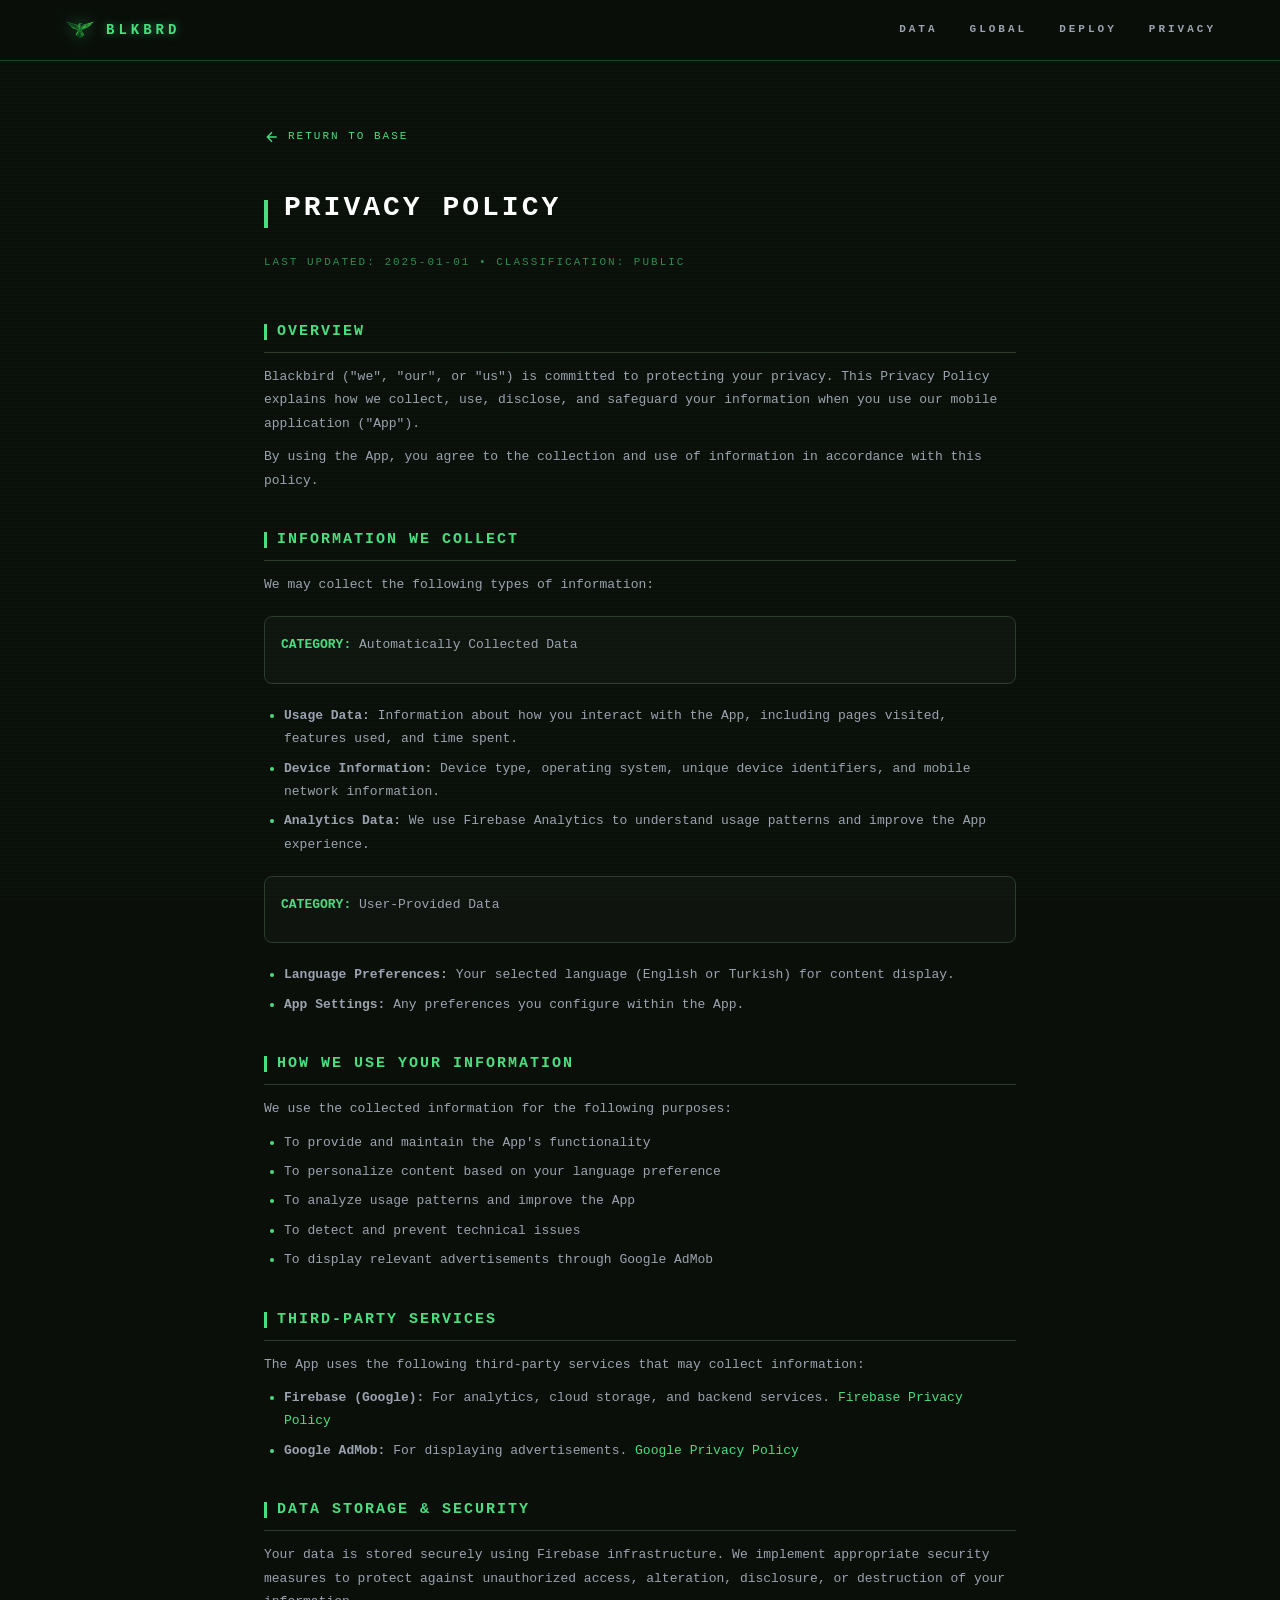
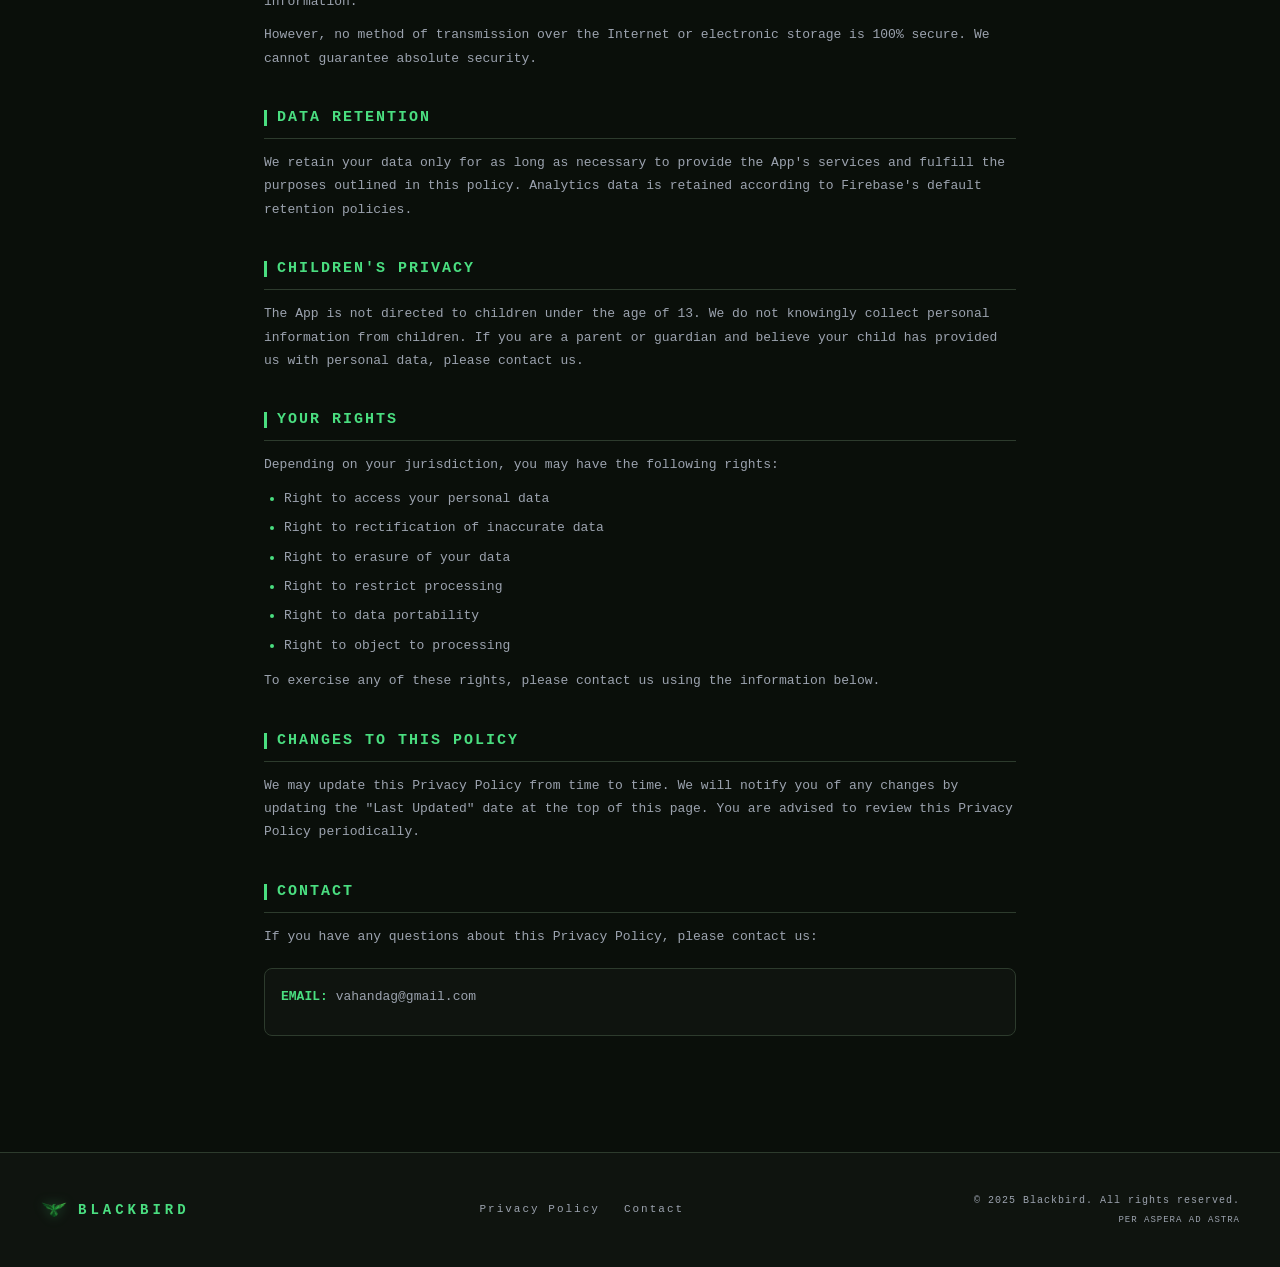
==== privacy.html @ efd3fdfb "initial commit" ====
<!DOCTYPE html>
<html lang="en">
<head>
  <meta charset="UTF-8">
  <meta name="viewport" content="width=device-width, initial-scale=1.0">
  <meta name="description" content="Blackbird Privacy Policy">
  <meta name="theme-color" content="#0A0F0A">
  <title>Privacy Policy | BLACKBIRD</title>
  <link rel="icon" type="image/png" href="img/logo.png">
  <link rel="stylesheet" href="css/style.css">
  <style>
    .privacy-page {
      padding-top: 80px;
      min-height: 100vh;
    }
    .privacy-container {
      max-width: 800px;
      margin: 0 auto;
      padding: 40px 24px 80px;
    }
    .privacy-header {
      margin-bottom: 48px;
    }
    .privacy-header h1 {
      font-size: 28px;
      letter-spacing: 3px;
      color: #fff;
      margin-bottom: 12px;
    }
    .privacy-meta {
      font-size: 11px;
      letter-spacing: 2px;
      color: rgba(74, 222, 128, 0.6);
    }
    .privacy-section {
      margin-bottom: 36px;
    }
    .privacy-section h2 {
      font-size: 15px;
      letter-spacing: 2px;
      color: var(--green);
      margin-bottom: 12px;
      padding-bottom: 8px;
      border-bottom: 1px solid var(--border);
      display: flex;
      align-items: center;
      gap: 10px;
    }
    .privacy-section h2::before {
      content: '';
      display: inline-block;
      width: 3px;
      height: 16px;
      background: var(--green);
      flex-shrink: 0;
    }
    .privacy-section p,
    .privacy-section li {
      font-size: 13px;
      color: var(--text-dim);
      line-height: 1.8;
      margin-bottom: 10px;
    }
    .privacy-section ul {
      padding-left: 20px;
      margin-bottom: 12px;
    }
    .privacy-section li {
      margin-bottom: 6px;
    }
    .privacy-section li::marker {
      color: var(--green);
    }
    .privacy-back {
      display: inline-flex;
      align-items: center;
      gap: 8px;
      font-size: 11px;
      letter-spacing: 2px;
      color: var(--green);
      margin-bottom: 32px;
      padding: 8px 0;
    }
    .privacy-back:hover { opacity: 0.8; }
    .privacy-back svg {
      width: 16px;
      height: 16px;
    }
    .privacy-terminal {
      background: var(--bg-deep);
      border: 1px solid var(--border);
      border-radius: 8px;
      padding: 16px;
      margin: 20px 0;
      font-size: 12px;
    }
    .privacy-terminal .label {
      color: var(--green);
      font-weight: 600;
    }
    .privacy-terminal .value {
      color: var(--text-dim);
    }
  </style>
</head>
<body>

  <!-- Navbar -->
  <nav class="navbar scrolled">
    <div class="nav-inner">
      <a href="index.html" class="nav-logo">
        <img src="img/logo.png" alt="Blackbird" width="32" height="32">
        <span class="nav-logo-text">BLKBRD</span>
      </a>
      <div class="nav-links">
        <a href="index.html#features">DATA</a>
        <a href="index.html#globe">GLOBAL</a>
        <a href="index.html#download">DEPLOY</a>
        <a href="privacy.html">PRIVACY</a>
      </div>
      <button class="nav-menu-btn" id="navMenuBtn" aria-label="Menu">
        <span></span><span></span><span></span>
      </button>
    </div>
    <div class="nav-mobile" id="navMobile">
      <a href="index.html#features">DATA</a>
      <a href="index.html#globe">GLOBAL</a>
      <a href="index.html#download">DEPLOY</a>
      <a href="privacy.html">PRIVACY</a>
    </div>
  </nav>

  <div class="scanlines" style="position:fixed;inset:0;z-index:0;pointer-events:none;"></div>

  <main class="privacy-page">
    <div class="privacy-container">

      <a href="index.html" class="privacy-back">
        <svg viewBox="0 0 24 24" fill="none" stroke="currentColor" stroke-width="2">
          <path d="M19 12H5M12 19l-7-7 7-7"/>
        </svg>
        RETURN TO BASE
      </a>

      <div class="privacy-header">
        <div class="section-header">
          <div class="section-bar"></div>
          <h1>PRIVACY POLICY</h1>
        </div>
        <p class="privacy-meta">LAST UPDATED: 2025-01-01 &bull; CLASSIFICATION: PUBLIC</p>
      </div>

      <div class="privacy-section">
        <h2>OVERVIEW</h2>
        <p>Blackbird ("we", "our", or "us") is committed to protecting your privacy. This Privacy Policy explains how we collect, use, disclose, and safeguard your information when you use our mobile application ("App").</p>
        <p>By using the App, you agree to the collection and use of information in accordance with this policy.</p>
      </div>

      <div class="privacy-section">
        <h2>INFORMATION WE COLLECT</h2>
        <p>We may collect the following types of information:</p>

        <div class="privacy-terminal">
          <p><span class="label">CATEGORY:</span> <span class="value">Automatically Collected Data</span></p>
        </div>

        <ul>
          <li><strong>Usage Data:</strong> Information about how you interact with the App, including pages visited, features used, and time spent.</li>
          <li><strong>Device Information:</strong> Device type, operating system, unique device identifiers, and mobile network information.</li>
          <li><strong>Analytics Data:</strong> We use Firebase Analytics to understand usage patterns and improve the App experience.</li>
        </ul>

        <div class="privacy-terminal">
          <p><span class="label">CATEGORY:</span> <span class="value">User-Provided Data</span></p>
        </div>

        <ul>
          <li><strong>Language Preferences:</strong> Your selected language (English or Turkish) for content display.</li>
          <li><strong>App Settings:</strong> Any preferences you configure within the App.</li>
        </ul>
      </div>

      <div class="privacy-section">
        <h2>HOW WE USE YOUR INFORMATION</h2>
        <p>We use the collected information for the following purposes:</p>
        <ul>
          <li>To provide and maintain the App's functionality</li>
          <li>To personalize content based on your language preference</li>
          <li>To analyze usage patterns and improve the App</li>
          <li>To detect and prevent technical issues</li>
          <li>To display relevant advertisements through Google AdMob</li>
        </ul>
      </div>

      <div class="privacy-section">
        <h2>THIRD-PARTY SERVICES</h2>
        <p>The App uses the following third-party services that may collect information:</p>
        <ul>
          <li><strong>Firebase (Google):</strong> For analytics, cloud storage, and backend services. <a href="https://firebase.google.com/support/privacy" target="_blank" rel="noopener">Firebase Privacy Policy</a></li>
          <li><strong>Google AdMob:</strong> For displaying advertisements. <a href="https://policies.google.com/privacy" target="_blank" rel="noopener">Google Privacy Policy</a></li>
        </ul>
      </div>

      <div class="privacy-section">
        <h2>DATA STORAGE & SECURITY</h2>
        <p>Your data is stored securely using Firebase infrastructure. We implement appropriate security measures to protect against unauthorized access, alteration, disclosure, or destruction of your information.</p>
        <p>However, no method of transmission over the Internet or electronic storage is 100% secure. We cannot guarantee absolute security.</p>
      </div>

      <div class="privacy-section">
        <h2>DATA RETENTION</h2>
        <p>We retain your data only for as long as necessary to provide the App's services and fulfill the purposes outlined in this policy. Analytics data is retained according to Firebase's default retention policies.</p>
      </div>

      <div class="privacy-section">
        <h2>CHILDREN'S PRIVACY</h2>
        <p>The App is not directed to children under the age of 13. We do not knowingly collect personal information from children. If you are a parent or guardian and believe your child has provided us with personal data, please contact us.</p>
      </div>

      <div class="privacy-section">
        <h2>YOUR RIGHTS</h2>
        <p>Depending on your jurisdiction, you may have the following rights:</p>
        <ul>
          <li>Right to access your personal data</li>
          <li>Right to rectification of inaccurate data</li>
          <li>Right to erasure of your data</li>
          <li>Right to restrict processing</li>
          <li>Right to data portability</li>
          <li>Right to object to processing</li>
        </ul>
        <p>To exercise any of these rights, please contact us using the information below.</p>
      </div>

      <div class="privacy-section">
        <h2>CHANGES TO THIS POLICY</h2>
        <p>We may update this Privacy Policy from time to time. We will notify you of any changes by updating the "Last Updated" date at the top of this page. You are advised to review this Privacy Policy periodically.</p>
      </div>

      <div class="privacy-section">
        <h2>CONTACT</h2>
        <p>If you have any questions about this Privacy Policy, please contact us:</p>
        <div class="privacy-terminal">
          <p><span class="label">EMAIL:</span> <span class="value">vahandag@gmail.com</span></p>
        </div>
      </div>

    </div>
  </main>

  <!-- Footer -->
  <footer class="footer">
    <div class="footer-inner">
      <div class="footer-brand">
        <img src="img/logo.png" alt="Blackbird" width="28" height="28">
        <span>BLACKBIRD</span>
      </div>
      <div class="footer-links">
        <a href="privacy.html">Privacy Policy</a>
        <a href="mailto:vahandag@gmail.com">Contact</a>
      </div>
      <div class="footer-copy">
        <p>&copy; 2025 Blackbird. All rights reserved.</p>
        <p class="footer-slogan">PER ASPERA AD ASTRA</p>
      </div>
    </div>
  </footer>

  <script>
    // Mobile menu toggle
    const menuBtn = document.getElementById('navMenuBtn');
    const mobileMenu = document.getElementById('navMobile');
    if (menuBtn && mobileMenu) {
      menuBtn.addEventListener('click', () => {
        menuBtn.classList.toggle('active');
        mobileMenu.classList.toggle('active');
      });
      mobileMenu.querySelectorAll('a').forEach(link => {
        link.addEventListener('click', () => {
          menuBtn.classList.remove('active');
          mobileMenu.classList.remove('active');
        });
      });
    }
  </script>
</body>
</html>
---- css/style.css ----
/* =============== RESET & BASE =============== */
*, *::before, *::after { margin: 0; padding: 0; box-sizing: border-box; }

:root {
  --bg: #0A0F0A;
  --bg-surface: #1A1F1A;
  --bg-deep: #0F140F;
  --green: #4ADE80;
  --green-dim: #2D8A5E;
  --green-dark: #1A3A2A;
  --border: #2D3B2D;
  --text: #E5E7EB;
  --text-dim: #9CA3AF;
  --font-mono: 'Courier New', 'Consolas', 'Monaco', monospace;
}

html {
  scroll-behavior: smooth;
  -webkit-font-smoothing: antialiased;
}

body {
  background: var(--bg);
  color: var(--text);
  font-family: var(--font-mono);
  overflow-x: hidden;
  line-height: 1.6;
}

::selection {
  background: var(--green);
  color: var(--bg);
}

a { color: var(--green); text-decoration: none; transition: opacity 0.2s; }
a:hover { opacity: 0.8; }

/* =============== NAVBAR =============== */
.navbar {
  position: fixed;
  top: 0;
  left: 0;
  right: 0;
  z-index: 1000;
  background: rgba(10, 15, 10, 0.85);
  backdrop-filter: blur(12px);
  border-bottom: 1px solid rgba(74, 222, 128, 0.1);
  transition: background 0.3s, border-color 0.3s;
}

.navbar.scrolled {
  background: rgba(10, 15, 10, 0.95);
  border-bottom-color: rgba(74, 222, 128, 0.25);
}

.nav-inner {
  max-width: 1200px;
  margin: 0 auto;
  padding: 0 24px;
  height: 60px;
  display: flex;
  align-items: center;
  justify-content: space-between;
}

.nav-logo {
  display: flex;
  align-items: center;
  gap: 10px;
}

.nav-logo img { filter: drop-shadow(0 0 8px rgba(74, 222, 128, 0.4)); }

.nav-logo-text {
  font-size: 14px;
  font-weight: 700;
  letter-spacing: 4px;
  color: var(--green);
  text-shadow: 0 0 10px rgba(74, 222, 128, 0.5);
}

.nav-links {
  display: flex;
  gap: 32px;
}

.nav-links a {
  font-size: 11px;
  letter-spacing: 3px;
  color: var(--text-dim);
  font-weight: 600;
  position: relative;
  padding: 4px 0;
}

.nav-links a::after {
  content: '';
  position: absolute;
  bottom: 0;
  left: 0;
  width: 0;
  height: 1px;
  background: var(--green);
  transition: width 0.3s;
}

.nav-links a:hover { color: var(--green); opacity: 1; }
.nav-links a:hover::after { width: 100%; }

.nav-menu-btn {
  display: none;
  flex-direction: column;
  gap: 5px;
  background: none;
  border: none;
  cursor: pointer;
  padding: 4px;
}

.nav-menu-btn span {
  display: block;
  width: 22px;
  height: 2px;
  background: var(--green);
  transition: transform 0.3s, opacity 0.3s;
}

.nav-menu-btn.active span:nth-child(1) { transform: translateY(7px) rotate(45deg); }
.nav-menu-btn.active span:nth-child(2) { opacity: 0; }
.nav-menu-btn.active span:nth-child(3) { transform: translateY(-7px) rotate(-45deg); }

.nav-mobile {
  display: none;
  flex-direction: column;
  padding: 16px 24px 24px;
  gap: 16px;
  border-top: 1px solid var(--border);
}

.nav-mobile.active { display: flex; }

.nav-mobile a {
  font-size: 12px;
  letter-spacing: 3px;
  color: var(--text-dim);
  font-weight: 600;
  padding: 8px 0;
}

/* =============== HERO =============== */
.hero {
  position: relative;
  height: 100vh;
  min-height: 700px;
  display: flex;
  align-items: center;
  justify-content: center;
  overflow: hidden;
}

.matrix-canvas {
  position: absolute;
  inset: 0;
  width: 100%;
  height: 100%;
  z-index: 1;
}

.scanlines {
  position: absolute;
  inset: 0;
  z-index: 2;
  pointer-events: none;
  background: repeating-linear-gradient(
    to bottom,
    transparent 0px,
    transparent 2px,
    rgba(74, 222, 128, 0.02) 2px,
    rgba(74, 222, 128, 0.02) 4px
  );
}

/* Corner brackets */
.corner-brackets {
  position: absolute;
  inset: 40px;
  z-index: 3;
  pointer-events: none;
}

.corner {
  position: absolute;
  width: 40px;
  height: 40px;
}

.corner::before, .corner::after {
  content: '';
  position: absolute;
  background: rgba(74, 222, 128, 0.4);
}

.corner-tl { top: 0; left: 0; }
.corner-tl::before { top: 0; left: 0; width: 20px; height: 2px; }
.corner-tl::after { top: 0; left: 0; width: 2px; height: 20px; }

.corner-tr { top: 0; right: 0; }
.corner-tr::before { top: 0; right: 0; width: 20px; height: 2px; }
.corner-tr::after { top: 0; right: 0; width: 2px; height: 20px; }

.corner-bl { bottom: 0; left: 0; }
.corner-bl::before { bottom: 0; left: 0; width: 20px; height: 2px; }
.corner-bl::after { bottom: 0; left: 0; width: 2px; height: 20px; }

.corner-br { bottom: 0; right: 0; }
.corner-br::before { bottom: 0; right: 0; width: 20px; height: 2px; }
.corner-br::after { bottom: 0; right: 0; width: 2px; height: 20px; }

/* Hero content */
.hero-content {
  position: relative;
  z-index: 10;
  text-align: center;
  display: flex;
  flex-direction: column;
  align-items: center;
  gap: 28px;
}

.hero-logo {
  position: relative;
  width: 160px;
  height: 160px;
}

.logo-img {
  width: 100%;
  height: 100%;
  object-fit: contain;
  filter: drop-shadow(0 0 20px rgba(74, 222, 128, 0.5));
  animation: logoPulse 3s ease-in-out infinite;
}

.logo-glow {
  position: absolute;
  inset: -20px;
  border-radius: 50%;
  background: radial-gradient(circle, rgba(74, 222, 128, 0.15) 0%, transparent 70%);
  animation: glowPulse 3s ease-in-out infinite;
}

@keyframes logoPulse {
  0%, 100% { filter: drop-shadow(0 0 20px rgba(74, 222, 128, 0.5)); }
  50% { filter: drop-shadow(0 0 35px rgba(74, 222, 128, 0.7)); }
}

@keyframes glowPulse {
  0%, 100% { opacity: 0.6; transform: scale(1); }
  50% { opacity: 1; transform: scale(1.1); }
}

/* Decode text */
.decode-container { perspective: 1000px; }

.decode-border {
  display: inline-flex;
  gap: 4px;
  padding: 16px 28px;
  border: 1px solid rgba(74, 222, 128, 0.3);
  box-shadow: 0 0 20px rgba(74, 222, 128, 0.1), inset 0 0 20px rgba(74, 222, 128, 0.05);
  position: relative;
}

.decode-char {
  display: inline-block;
  width: 40px;
  font-size: 44px;
  font-weight: 700;
  text-align: center;
  color: rgba(74, 222, 128, 0.6);
  text-shadow: 0 0 5px rgba(74, 222, 128, 0.3);
  transition: color 0.3s, text-shadow 0.3s;
  font-family: var(--font-mono);
}

.decode-char.decoded {
  color: #fff;
  text-shadow: 0 0 10px rgba(74, 222, 128, 0.8), 0 0 30px rgba(74, 222, 128, 0.4), 0 0 60px rgba(74, 222, 128, 0.2);
}

/* Hero slogan */
.hero-slogan {
  font-size: 14px;
  letter-spacing: 8px;
  color: rgba(74, 222, 128, 0.7);
  opacity: 0;
  transform: translateY(12px);
  transition: opacity 0.6s ease, transform 0.6s ease;
}

.hero-slogan.visible {
  opacity: 1;
  transform: translateY(0);
}

/* Status bar */
.hero-status {
  width: 220px;
  opacity: 0;
  transition: opacity 0.5s ease 0.3s;
}

.hero-status.visible { opacity: 1; }

.status-bar {
  height: 2px;
  background: var(--green-dark);
  border-radius: 1px;
  overflow: hidden;
}

.status-bar-fill {
  height: 100%;
  width: 0%;
  background: var(--green);
  transition: width 0.3s;
}

.status-text {
  margin-top: 10px;
  font-size: 10px;
  letter-spacing: 2px;
  color: rgba(74, 222, 128, 0.5);
}

/* Scroll indicator */
.scroll-indicator {
  position: absolute;
  bottom: 40px;
  left: 50%;
  transform: translateX(-50%);
  z-index: 10;
  display: flex;
  flex-direction: column;
  align-items: center;
  gap: 8px;
  opacity: 0;
  animation: fadeInUp 1s ease 4s forwards;
}

.scroll-indicator span {
  font-size: 9px;
  letter-spacing: 3px;
  color: rgba(74, 222, 128, 0.4);
}

.scroll-arrow {
  width: 20px;
  height: 20px;
  border-right: 2px solid rgba(74, 222, 128, 0.4);
  border-bottom: 2px solid rgba(74, 222, 128, 0.4);
  transform: rotate(45deg);
  animation: scrollBounce 2s ease-in-out infinite;
}

@keyframes scrollBounce {
  0%, 100% { transform: rotate(45deg) translateY(0); }
  50% { transform: rotate(45deg) translateY(6px); }
}

@keyframes fadeInUp {
  from { opacity: 0; transform: translateX(-50%) translateY(20px); }
  to { opacity: 1; transform: translateX(-50%) translateY(0); }
}

/* =============== SECTIONS (shared) =============== */
.section-container {
  max-width: 1200px;
  margin: 0 auto;
  padding: 100px 24px;
}

.section-header {
  display: flex;
  align-items: center;
  gap: 16px;
  margin-bottom: 12px;
}

.section-bar {
  width: 4px;
  height: 28px;
  background: var(--green);
  flex-shrink: 0;
}

.section-header h2 {
  font-size: 22px;
  font-weight: 700;
  letter-spacing: 2px;
  color: #fff;
}

.section-badge {
  padding: 4px 10px;
  font-size: 10px;
  font-weight: 700;
  letter-spacing: 1px;
  color: var(--green);
  background: rgba(74, 222, 128, 0.12);
  border: 1px solid rgba(74, 222, 128, 0.3);
  border-radius: 4px;
}

.section-subtitle {
  font-size: 13px;
  color: var(--text-dim);
  margin-bottom: 48px;
  max-width: 600px;
  letter-spacing: 0.5px;
}

/* =============== FEATURES =============== */
.features {
  background: var(--bg);
  border-top: 1px solid var(--border);
}

.features-grid {
  display: grid;
  grid-template-columns: repeat(2, 1fr);
  gap: 20px;
}

.feature-card {
  background: var(--bg-surface);
  border: 1px solid var(--border);
  border-radius: 16px;
  padding: 28px;
  position: relative;
  overflow: hidden;
  transition: border-color 0.3s, transform 0.3s, box-shadow 0.3s;
  opacity: 0;
  transform: translateY(30px);
}

.feature-card.visible {
  opacity: 1;
  transform: translateY(0);
  transition: opacity 0.6s ease, transform 0.6s ease, border-color 0.3s, box-shadow 0.3s;
}

.feature-card:hover {
  border-color: rgba(74, 222, 128, 0.4);
  transform: translateY(-4px);
  box-shadow: 0 8px 32px rgba(74, 222, 128, 0.08);
}

.feature-card::before {
  content: '';
  position: absolute;
  top: 0;
  left: 0;
  right: 0;
  height: 2px;
  background: linear-gradient(90deg, transparent, var(--green), transparent);
  opacity: 0;
  transition: opacity 0.3s;
}

.feature-card:hover::before { opacity: 1; }

.feature-icon {
  width: 48px;
  height: 48px;
  display: flex;
  align-items: center;
  justify-content: center;
  color: var(--green);
  margin-bottom: 20px;
}

.feature-icon svg {
  width: 28px;
  height: 28px;
}

.feature-card h3 {
  font-size: 16px;
  font-weight: 700;
  letter-spacing: 2px;
  color: #fff;
  margin-bottom: 6px;
}

.feature-tag {
  font-size: 10px;
  letter-spacing: 2px;
  color: var(--green);
  font-weight: 600;
  margin-bottom: 12px;
}

.feature-desc {
  font-size: 12px;
  color: var(--text-dim);
  line-height: 1.7;
  margin-bottom: 20px;
}

.feature-specs {
  display: flex;
  gap: 8px;
}

.spec {
  flex: 1;
  background: var(--bg-deep);
  border-radius: 8px;
  padding: 10px;
}

.spec-label {
  display: block;
  font-size: 9px;
  color: var(--text-dim);
  letter-spacing: 1px;
  margin-bottom: 4px;
}

.spec-value {
  display: block;
  font-size: 11px;
  color: #fff;
  font-weight: 700;
}

/* =============== GLOBE =============== */
.globe-section {
  background: var(--bg);
  border-top: 1px solid var(--border);
}

.globe-wrapper {
  position: relative;
  width: 100%;
  max-width: 800px;
  margin: 0 auto;
  border: 1px solid var(--border);
  border-radius: 16px;
  overflow: hidden;
  background: var(--bg);
}

#globeCanvas {
  width: 100%;
  height: 500px;
  display: block;
  cursor: grab;
}

#globeCanvas:active { cursor: grabbing; }

.globe-hud {
  position: absolute;
  inset: 12px;
  pointer-events: none;
}

.hud-item {
  position: absolute;
  display: flex;
  flex-direction: column;
  gap: 2px;
}

.hud-tl { top: 0; left: 0; }
.hud-tr { top: 0; right: 0; text-align: right; }
.hud-bl { bottom: 0; left: 0; }
.hud-br { bottom: 0; right: 0; text-align: right; }

.hud-label {
  font-size: 9px;
  letter-spacing: 2px;
  color: rgba(74, 222, 128, 0.4);
}

.hud-value {
  font-size: 12px;
  color: rgba(74, 222, 128, 0.7);
  font-weight: 600;
}

.hud-active {
  color: var(--green);
  text-shadow: 0 0 8px rgba(74, 222, 128, 0.5);
  animation: blink 2s step-end infinite;
}

@keyframes blink {
  0%, 100% { opacity: 1; }
  50% { opacity: 0.3; }
}

/* =============== TECH STATS =============== */
.tech-section {
  background: var(--bg-deep);
  border-top: 1px solid var(--border);
}

.tech-grid {
  display: grid;
  grid-template-columns: repeat(4, 1fr);
  gap: 20px;
}

.tech-stat {
  text-align: center;
  padding: 32px 16px;
  background: var(--bg-surface);
  border: 1px solid var(--border);
  border-radius: 12px;
  position: relative;
  overflow: hidden;
}

.tech-stat::after {
  content: '';
  position: absolute;
  bottom: 0;
  left: 20%;
  right: 20%;
  height: 2px;
  background: var(--green);
  opacity: 0.4;
}

.tech-stat-value {
  font-size: 42px;
  font-weight: 700;
  color: var(--green);
  text-shadow: 0 0 20px rgba(74, 222, 128, 0.3);
  display: inline;
}

.tech-stat-suffix {
  font-size: 24px;
  color: var(--green);
  display: inline;
}

.tech-stat-label {
  margin-top: 8px;
  font-size: 10px;
  letter-spacing: 2px;
  color: var(--text-dim);
}

/* =============== DOWNLOAD =============== */
.download-section {
  background: var(--bg);
  border-top: 1px solid var(--border);
}

.download-content {
  display: grid;
  grid-template-columns: 1fr 1fr;
  gap: 60px;
  align-items: center;
}

.download-desc {
  font-size: 13px;
  color: var(--text-dim);
  margin: 16px 0 32px;
  line-height: 1.7;
}

/* Terminal block */
.terminal-block {
  background: var(--bg-deep);
  border: 1px solid var(--border);
  border-radius: 12px;
  overflow: hidden;
}

.terminal-header {
  display: flex;
  align-items: center;
  gap: 8px;
  padding: 10px 16px;
  background: rgba(45, 59, 45, 0.3);
  border-bottom: 1px solid var(--border);
}

.terminal-dot {
  width: 10px;
  height: 10px;
  border-radius: 50%;
}

.terminal-dot.red { background: #EF4444; }
.terminal-dot.yellow { background: #FBBF24; }
.terminal-dot.green { background: #4ADE80; }

.terminal-title {
  margin-left: 8px;
  font-size: 11px;
  color: var(--text-dim);
  letter-spacing: 1px;
}

.terminal-body {
  padding: 16px;
  font-size: 12px;
  line-height: 2;
}

.t-prompt { color: var(--green); }
.t-cmd { color: #fff; }
.t-comment { color: var(--text-dim); }
.t-success { color: var(--green); font-weight: 700; }

/* Store buttons */
.download-buttons {
  display: flex;
  flex-direction: column;
  gap: 16px;
  align-items: center;
}

.store-btn {
  display: flex;
  align-items: center;
  gap: 14px;
  width: 260px;
  padding: 14px 24px;
  background: var(--bg-surface);
  border: 1px solid var(--border);
  border-radius: 12px;
  transition: border-color 0.3s, transform 0.3s, box-shadow 0.3s;
}

.store-btn:hover {
  border-color: var(--green);
  transform: translateY(-2px);
  box-shadow: 0 4px 20px rgba(74, 222, 128, 0.15);
  opacity: 1;
}

.store-icon {
  width: 32px;
  height: 32px;
  color: var(--green);
  flex-shrink: 0;
}

.store-icon svg { width: 100%; height: 100%; }

.store-text {
  display: flex;
  flex-direction: column;
}

.store-label {
  font-size: 10px;
  color: var(--text-dim);
  letter-spacing: 1px;
}

.store-name {
  font-size: 16px;
  color: #fff;
  font-weight: 700;
  letter-spacing: 1px;
}

/* =============== FOOTER =============== */
.footer {
  background: var(--bg-deep);
  border-top: 1px solid var(--border);
  padding: 40px 24px;
}

.footer-inner {
  max-width: 1200px;
  margin: 0 auto;
  display: flex;
  align-items: center;
  justify-content: space-between;
  flex-wrap: wrap;
  gap: 20px;
}

.footer-brand {
  display: flex;
  align-items: center;
  gap: 10px;
  font-size: 14px;
  font-weight: 700;
  letter-spacing: 4px;
  color: var(--green);
}

.footer-brand img { filter: drop-shadow(0 0 6px rgba(74, 222, 128, 0.3)); }

.footer-links {
  display: flex;
  gap: 24px;
}

.footer-links a {
  font-size: 11px;
  letter-spacing: 2px;
  color: var(--text-dim);
}

.footer-links a:hover { color: var(--green); }

.footer-copy {
  text-align: right;
}

.footer-copy p {
  font-size: 10px;
  color: var(--text-dim);
  letter-spacing: 1px;
}

.footer-slogan {
  margin-top: 4px;
  color: rgba(74, 222, 128, 0.35);
  letter-spacing: 4px;
  font-size: 9px !important;
}

/* =============== RESPONSIVE =============== */
@media (max-width: 1024px) {
  .features-grid { grid-template-columns: repeat(2, 1fr); }
  .download-content { grid-template-columns: 1fr; gap: 40px; }
  .download-buttons { flex-direction: row; justify-content: center; }
  .tech-grid { grid-template-columns: repeat(2, 1fr); }
}

@media (max-width: 768px) {
  .nav-links { display: none; }
  .nav-menu-btn { display: flex; }

  .hero-logo { width: 120px; height: 120px; }

  .decode-char { width: 28px; font-size: 30px; }
  .decode-border { padding: 12px 16px; gap: 2px; }

  .hero-slogan { font-size: 11px; letter-spacing: 5px; }

  .section-container { padding: 60px 16px; }
  .section-header h2 { font-size: 17px; }

  .features-grid { grid-template-columns: 1fr; }
  .tech-grid { grid-template-columns: repeat(2, 1fr); }

  #globeCanvas { height: 350px; }

  .download-buttons { flex-direction: column; }

  .footer-inner { flex-direction: column; text-align: center; }
  .footer-copy { text-align: center; }

  .corner-brackets { inset: 20px; }
}

@media (max-width: 480px) {
  .decode-char { width: 22px; font-size: 24px; }
  .decode-border { padding: 10px 12px; }
  .hero-slogan { font-size: 9px; letter-spacing: 4px; }
  .hero-logo { width: 100px; height: 100px; }
  .tech-grid { grid-template-columns: 1fr 1fr; }
  .tech-stat-value { font-size: 32px; }
}
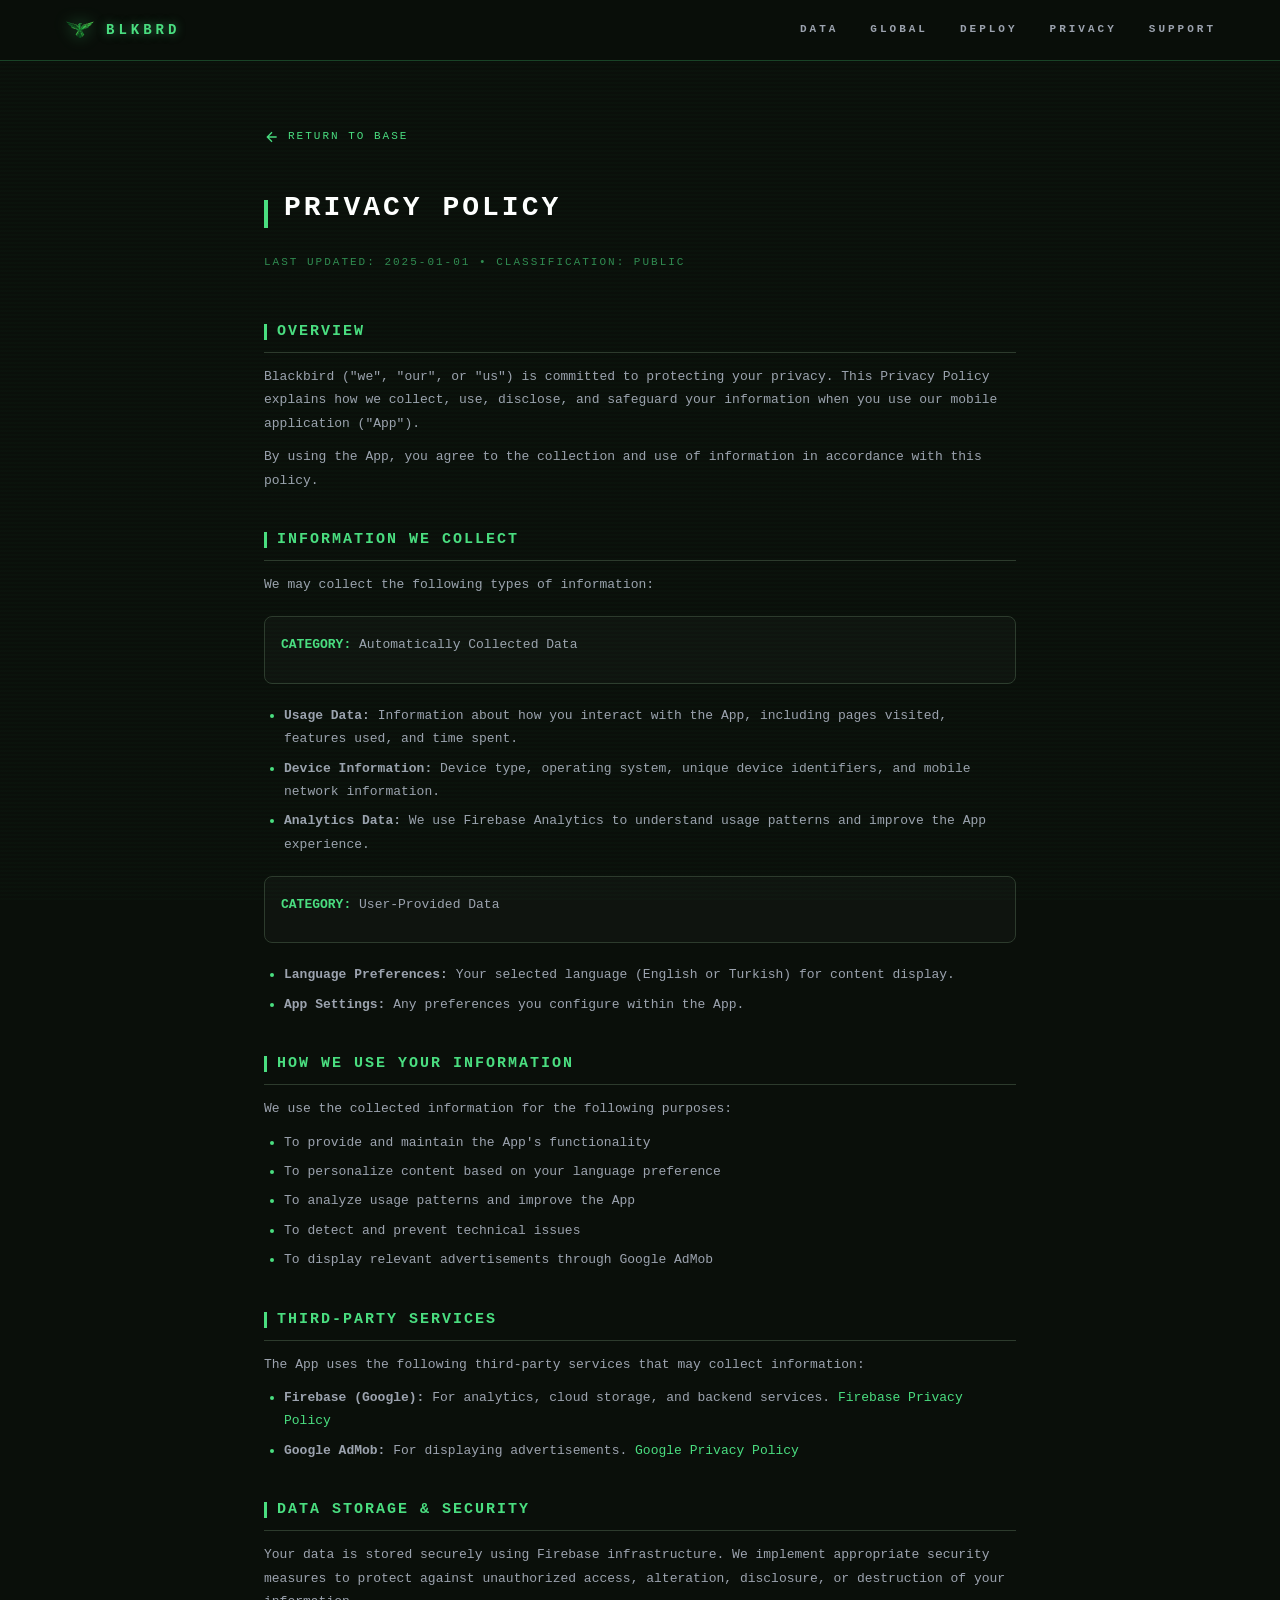
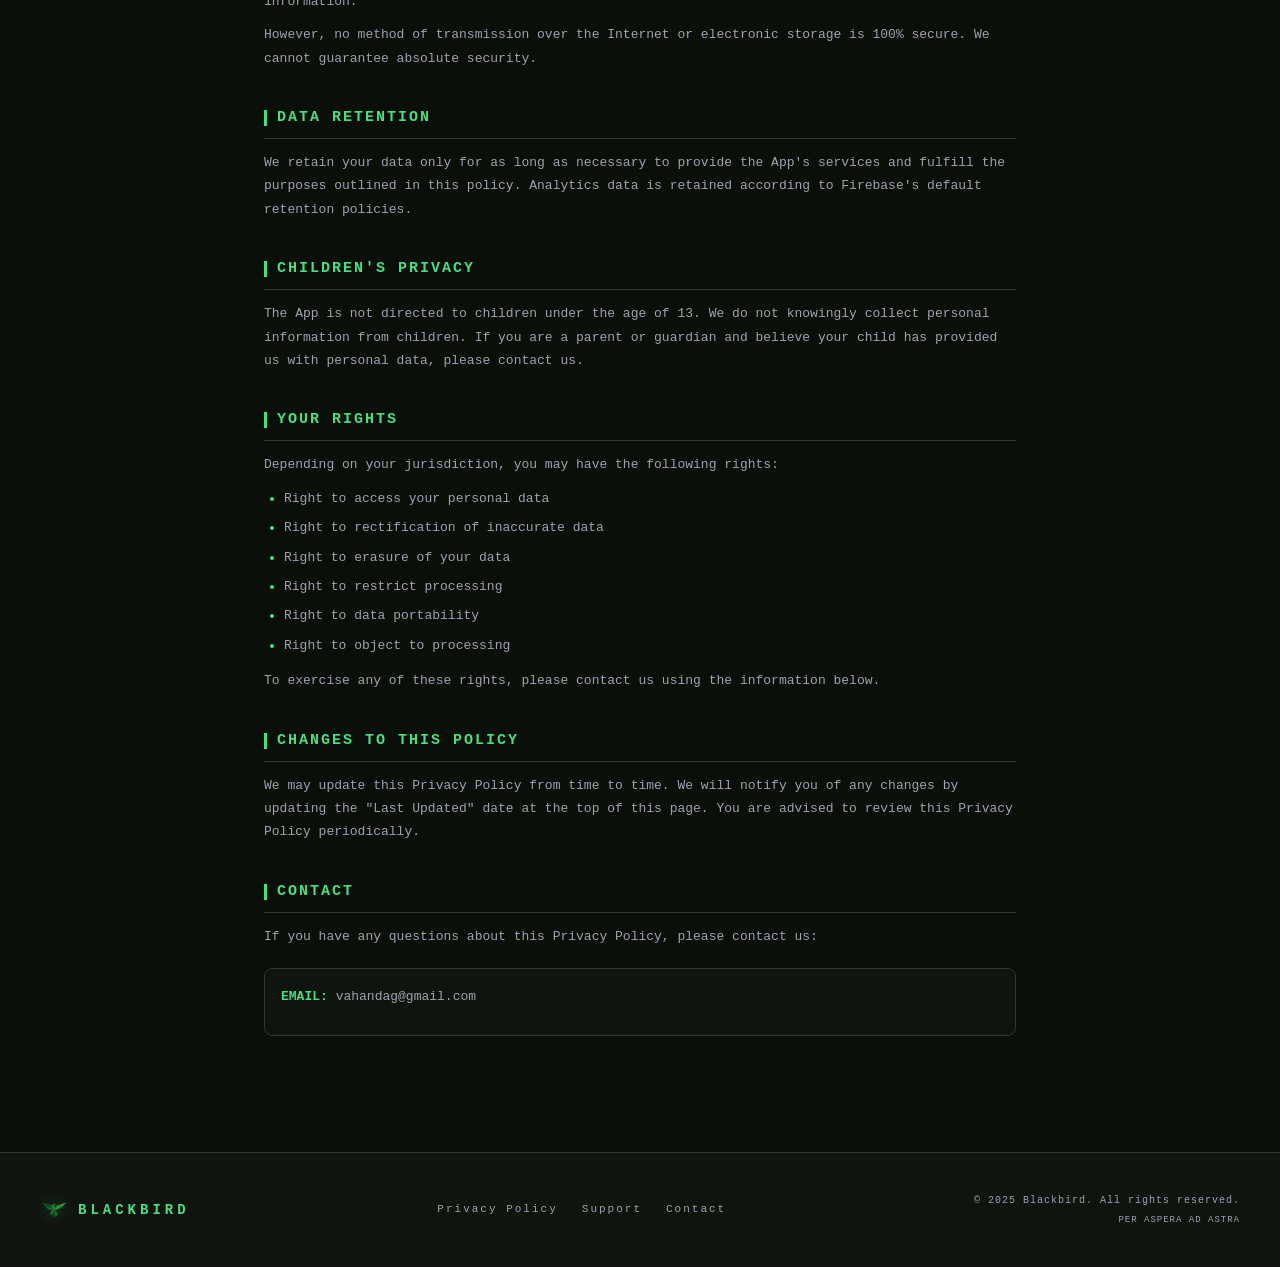
==== commit 4f903f2f: "Add support page and update navigation links" ====
--- a/privacy.html
+++ b/privacy.html
@@ -117,6 +117,7 @@
         <a href="index.html#globe">GLOBAL</a>
         <a href="index.html#download">DEPLOY</a>
         <a href="privacy.html">PRIVACY</a>
+        <a href="support.html">SUPPORT</a>
       </div>
       <button class="nav-menu-btn" id="navMenuBtn" aria-label="Menu">
         <span></span><span></span><span></span>
@@ -127,6 +128,7 @@
       <a href="index.html#globe">GLOBAL</a>
       <a href="index.html#download">DEPLOY</a>
       <a href="privacy.html">PRIVACY</a>
+      <a href="support.html">SUPPORT</a>
     </div>
   </nav>
 
@@ -256,6 +258,7 @@
       </div>
       <div class="footer-links">
         <a href="privacy.html">Privacy Policy</a>
+        <a href="support.html">Support</a>
         <a href="mailto:vahandag@gmail.com">Contact</a>
       </div>
       <div class="footer-copy">
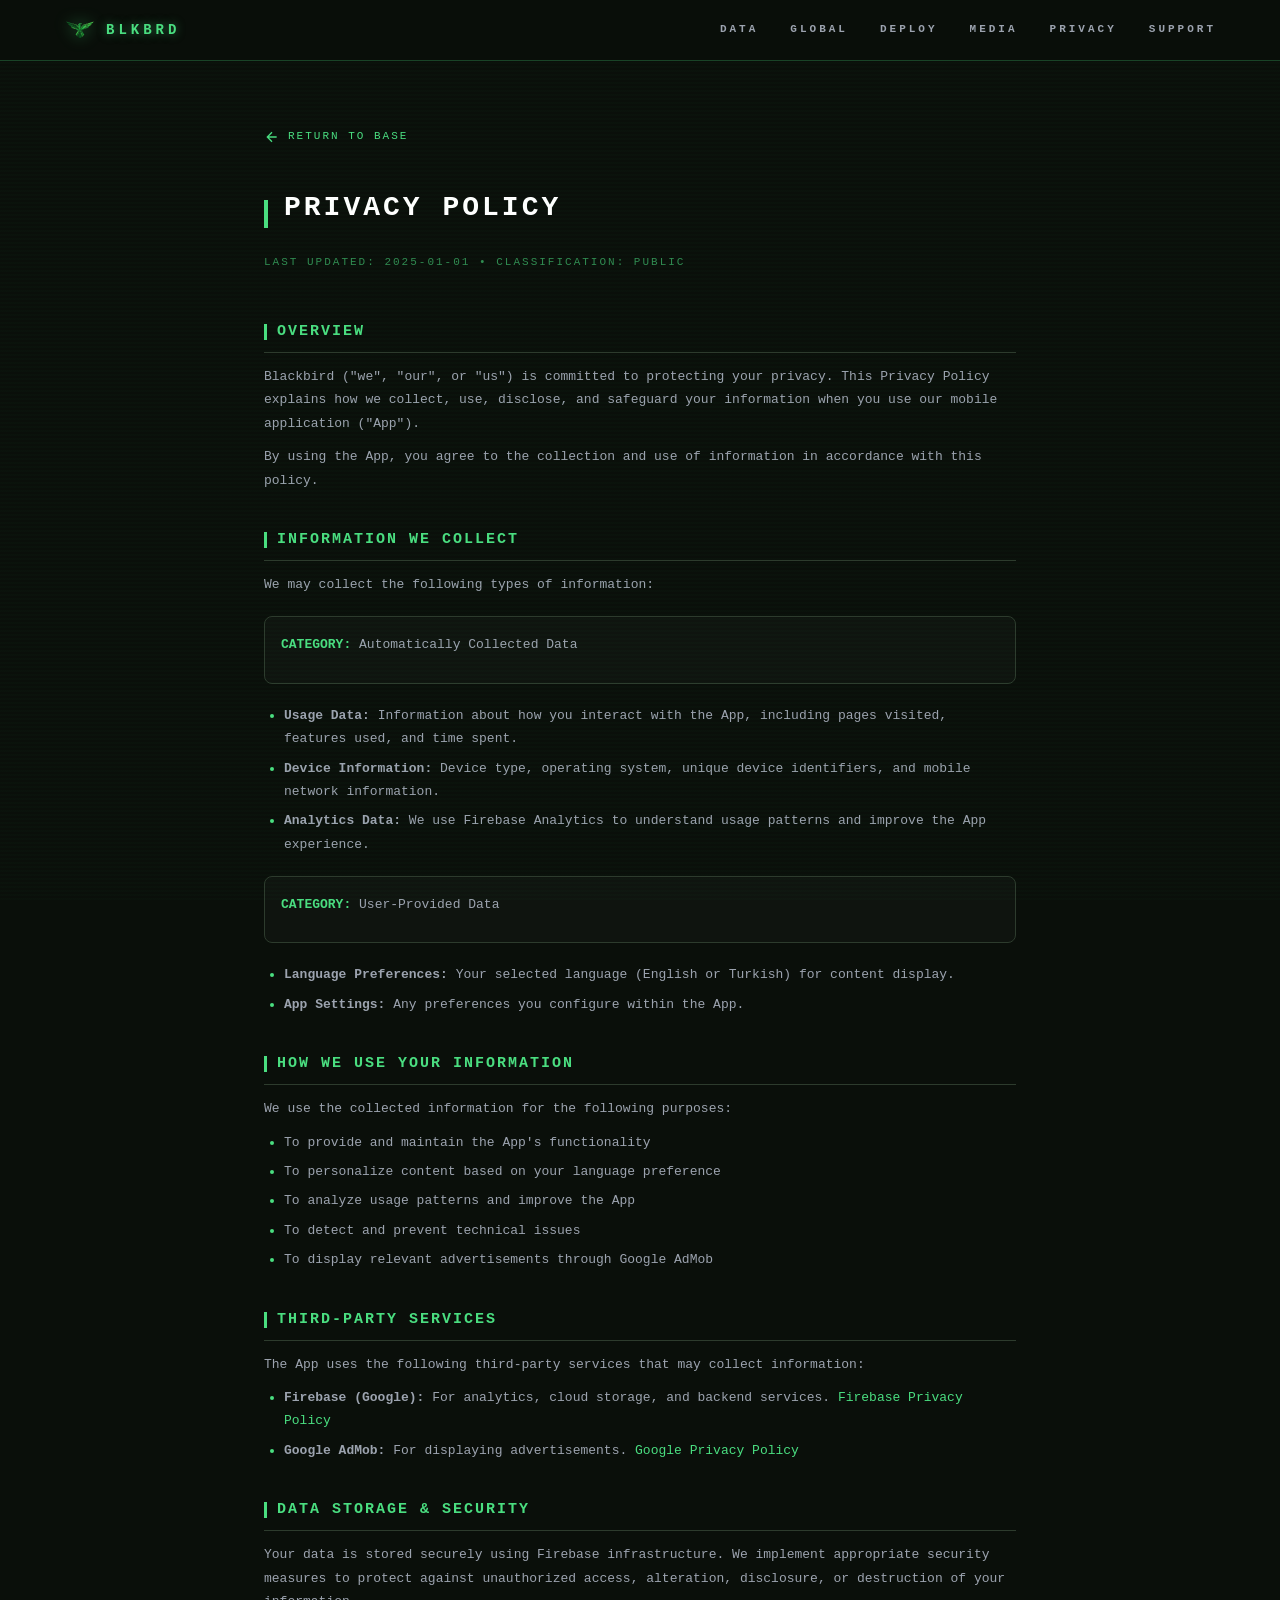
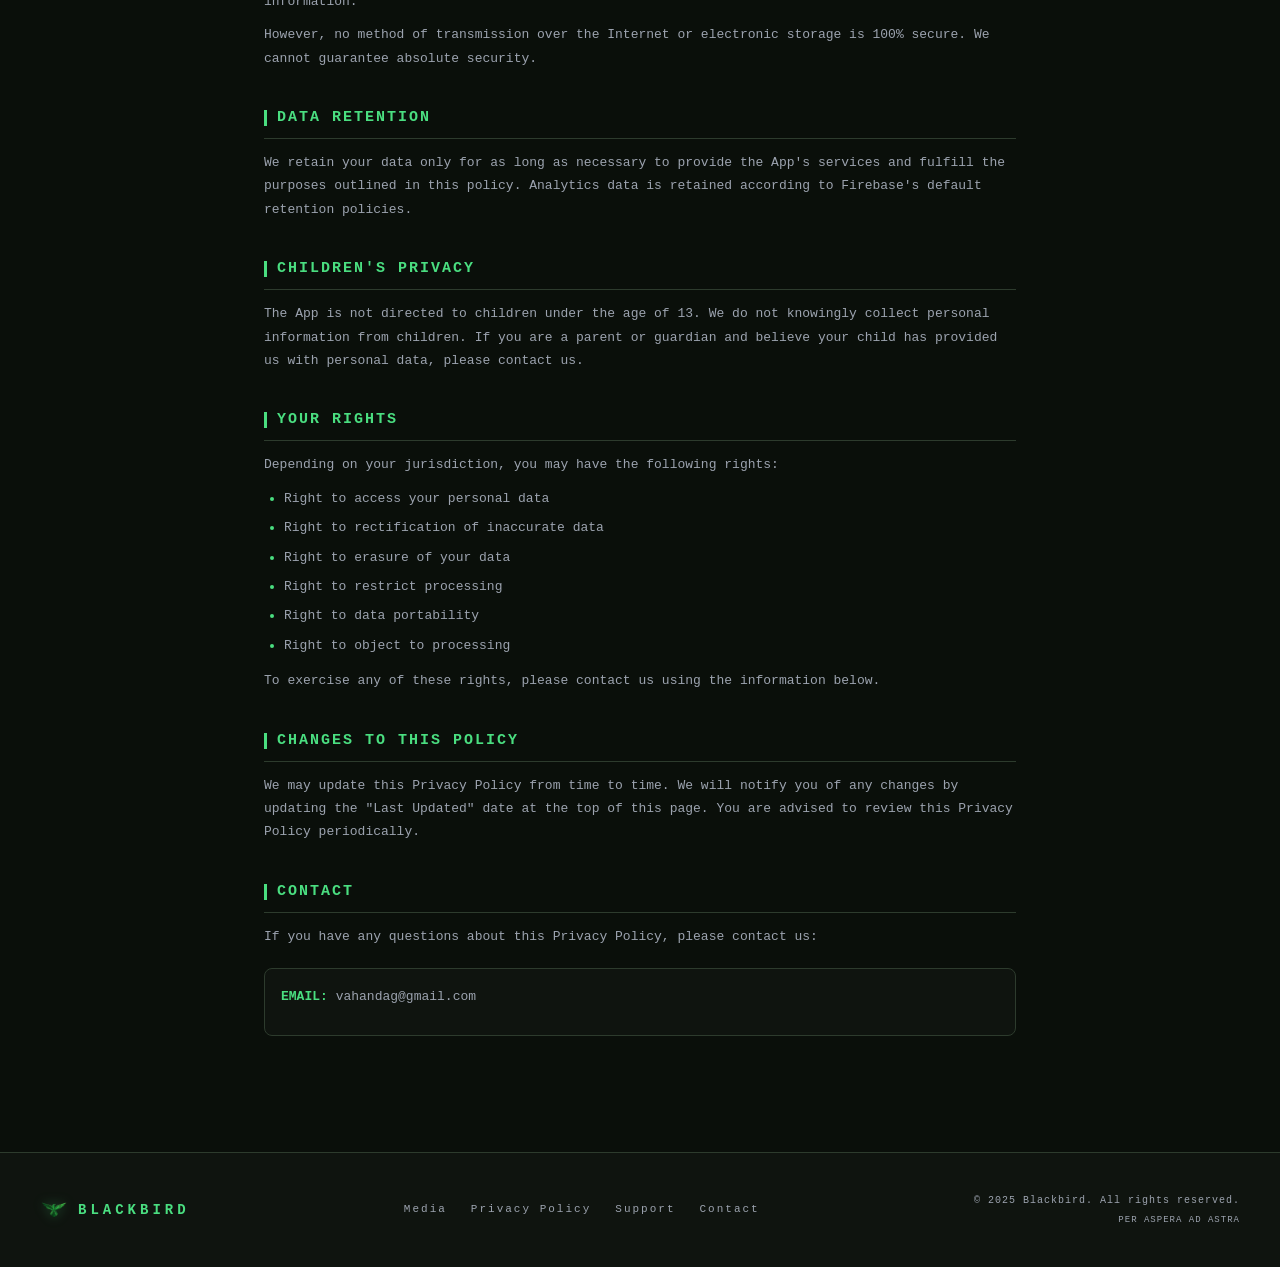
==== commit c7949684: "Refactor code structure for improved readability and maintainability" ====
--- a/privacy.html
+++ b/privacy.html
@@ -116,6 +116,7 @@
         <a href="index.html#features">DATA</a>
         <a href="index.html#globe">GLOBAL</a>
         <a href="index.html#download">DEPLOY</a>
+        <a href="media.html">MEDIA</a>
         <a href="privacy.html">PRIVACY</a>
         <a href="support.html">SUPPORT</a>
       </div>
@@ -127,6 +128,7 @@
       <a href="index.html#features">DATA</a>
       <a href="index.html#globe">GLOBAL</a>
       <a href="index.html#download">DEPLOY</a>
+      <a href="media.html">MEDIA</a>
       <a href="privacy.html">PRIVACY</a>
       <a href="support.html">SUPPORT</a>
     </div>
@@ -257,6 +259,7 @@
         <span>BLACKBIRD</span>
       </div>
       <div class="footer-links">
+        <a href="media.html">Media</a>
         <a href="privacy.html">Privacy Policy</a>
         <a href="support.html">Support</a>
         <a href="mailto:vahandag@gmail.com">Contact</a>
